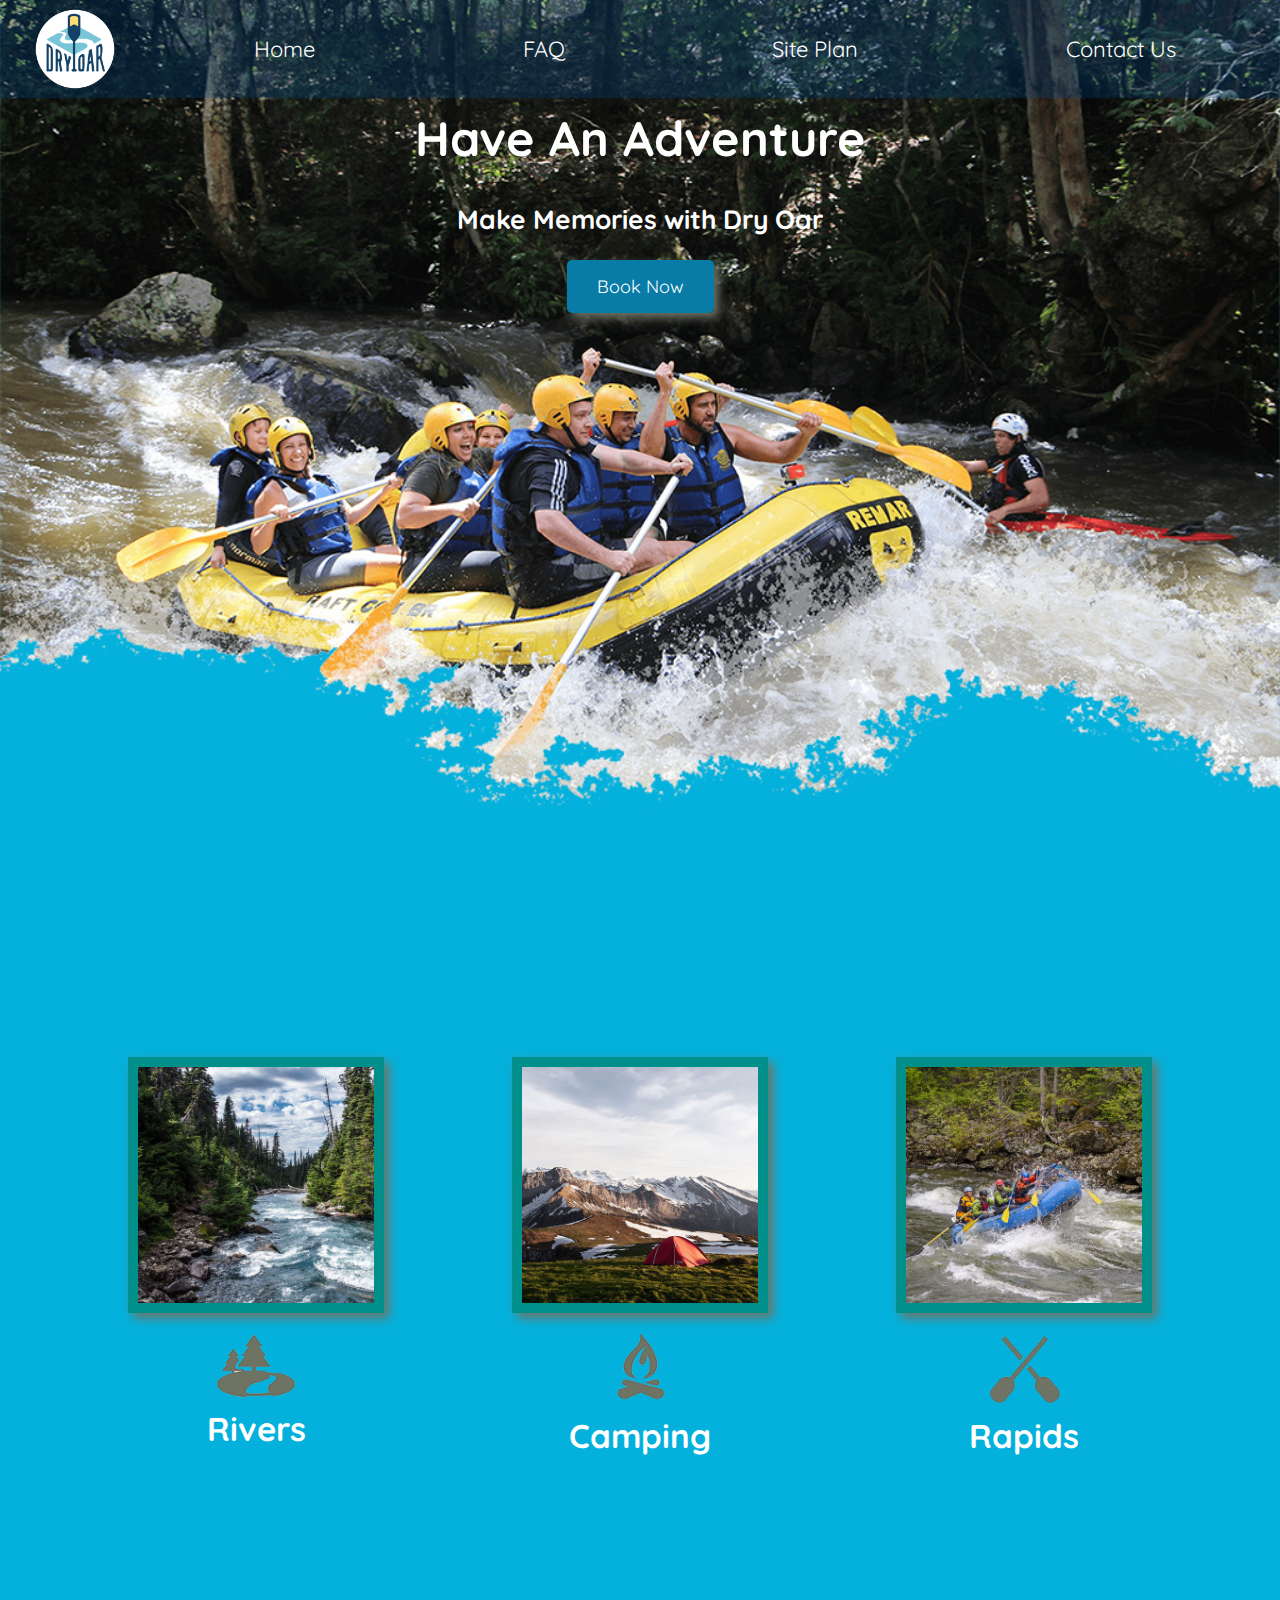
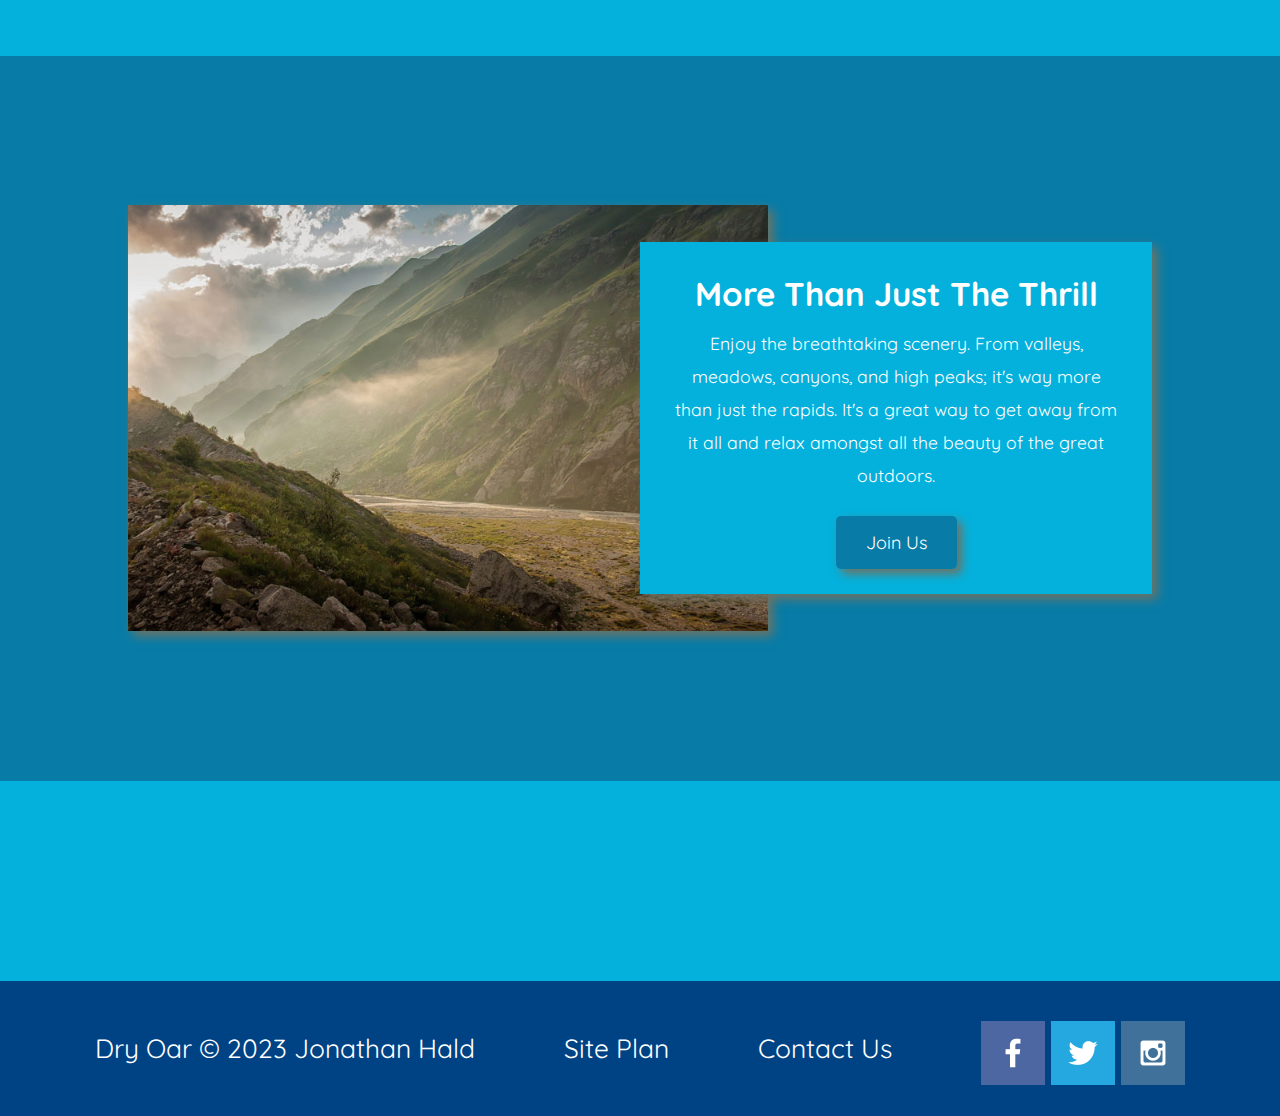
==== wdd130/wwr/index.html @ ace7b7f0 "Added Site Planning" ====
<!DOCTYPE html>
<html lang="en">

<head>
    <meta charset="UTF-8">
    <meta name="viewport" content="width=device-width, initial-scale=1.0">
    <link rel="stylesheet" href="styles/style.css">
    <title>Whitewater Rafting Vacations | Dry Oar Boating | Home</title>
</head>

<body>
    <div id="content">
        <header>
            <a id="logo_link" href="index.html">
                <img class="logo" src="images/logo.png" alt="Dry Oar Logo">
            </a>
            <nav>
                <a href="index.html">Home</a>
                <a href="#">FAQ</a>
                <a href="site-plan-rafting.html">Site Plan</a>
                <a href="contactus.html">Contact Us</a>
            </nav>
        </header>
        <div id="hero">
            <div id="hero-box">
                <img id="hero-img" src="images/hero.png" alt="People enjoying white water rafting">
            </div>
            <section id="hero-msg">
                <h1 class="home-title">Have An Adventure</h1>
                <h4>Make Memories with Dry Oar</h4>
                <div class="button-box">
                    <a class="book" href="contactus.html">Book Now</a>
                </div>
            </section>
        </div>
        <main class="home-grid">
            <!--Rivers section-->
            <section class="rivers-card">
                <img class="card-img" src="images/rivers.jpg" alt="river in forest">
                <img class="icon" src="images/river_icon.png" alt="river icon">
                <h2>Rivers</h2>
            </section>
            <!--Camping section-->
            <section class="camping-card">
                <img class="card-img" src="images/camping.jpg" alt="tent in mountains">
                <img class="icon" src="images/fire_icon.png" alt="oars icon">
                <h2>Camping</h2>
            </section>
            <!--Rapids section-->
            <section class="rapids-card">
                <img class="card-img" src="images/rapids.jpg" alt="rafting boat">
                <img class="icon" src="images/oars.png" alt="oars icon">
                <h2>Rapids</h2>
            </section>
            <div id="background"></div>
            <img class="mountains" src="images/mountains.jpg" alt="Misty Mountains">
            <section class="msg">
                <h2>More Than Just The Thrill</h2>
                <p>
                    Enjoy the breathtaking scenery. From valleys, meadows, canyons, and
                    high peaks; it's way more than just the rapids. It's a great way to
                    get away from it all and relax amongst all the beauty of the great
                    outdoors.
                </p>
                <div class="button-box">
                <a class="join" href="rivers.html">Join Us</a>
                </div>
            </section>
        </main>
        <footer>
            <p>Dry Oar &copy; 2023 Jonathan Hald</p>
            <p><a href="site-plan-rafting.html">Site Plan</a></p>
            <p><a href="contactus.html">Contact Us</a></p>
            <div class="social">
                <a href="https://facebook.com" target="_blank">
                    <img src="images/facebook.png" alt="fb icon">
                </a>
                <!--This might need to be changed since it was rebranded to "X" by Elon Musk recently-->
                <a href="https://twitter.com" target="_blank">
                    <img src="images/twitter.png" alt="twitter icon">
                </a>
                <a href="https://instagram.com" target="_blank">
                    <img src="images/instagram.png" alt="instagram icon">
                </a>
            </div>
        </footer>
    </div>

</body>

</html>
---- wdd130/wwr/styles/style.css ----
@import url('https://fonts.googleapis.com/css2?family=Quicksand:wght@600&display=swap');

:root {
  /* values below for colors from your palette */
  --primary-color: #04B1DC;
  --secondary-color:#004385;
  --secondary-color-faded: #0043854d;
  --accent1-color: #087CA7;
  --accent2-color: #008F8A;

  /* values below for font(s) */
  --heading-font: 'Quicksand', Verdana, sans-serif;
  --paragraph-font: 'Quicksand', Verdana, sans-serif;
  
  /* values for colors for fonts */
  --headline-color-on-white: black;  /* headlines on a white background */ 
  --headline-color-on-color: white; /* headlines on a colored background */ 
  --paragraph-color-on-white: black; /* paragraph text on a white background */ 
  --paragraph-color-on-color: white; /* paragraph text on a colored background */ 
  --paragraph-background-color: var(--accent1-color);
  --nav-link-color: white;
  --nav-background-color: var(--secondary-color-faded);
  --nav-hover-link-color: white;
  --nav-hover-background-color: var(--accent2-color);
}

.icon {
    width: 80px;
    padding-top: 10px;
}

.logo {
    width: 80px;
}

#logo_link {
    padding-top: 5px;
    justify-self: center;
    align-self: center;
    transition: transform .5s;
}

#logo_link:hover {
    transform: scale(1.1);
}

#content {
    max-width: 1600px;
    margin: 0 auto;
}


nav {
    display: flex;
    justify-content: space-around;
}

nav a {
    color: var(--nav-link-color);
    text-align: center;
    text-decoration: none;
    padding: 35px;
    transition: transform .5s;
}

nav a:hover {
    color: var(--nav-hover-link-color);
    background-color: var(--nav-hover-background-color);
    transform: scale(1.1);
}

.home-title {
    color: var(--headline-color-on-color);
    font-family: var(--heading-font);
    font-size: 2.2em;
    font-weight:bolder;
    margin-top: 10px;
}

.home-grid {
    display: grid;
    grid-template-columns: 1fr 1fr 1fr 1fr 1fr 1fr 1fr 1fr 1fr 1fr;
}

#hero {
    display: grid;
    grid-template-columns: 1fr 3fr 1fr;
    margin-top: -100px;
}

#hero-box {
    grid-column: 1/4;
    grid-row: 1/3;
    z-index: -1;
}

#hero-msg {
    grid-column: 2/3;
    grid-row: 1/2;
    margin-top: 100px;
}

#hero-msg h1, #hero-msg h4 {
    text-align: center;
}

.button-box {
    text-align: center;
    transition: transform .5s;
}

.button-box:hover {
    transform: scale(1.1);
}

main section {
    text-align: center;
}

main section img {
    box-sizing: border-box;
}

#background {
    height: 725px;
    background-color: var(--paragraph-background-color);
    grid-column: 1/11;
    grid-row: 4/9;
}


h1, h2, h3, h4, h5, h6 {
    font-family: var(--heading-font);
    color: var(--headline-color-on-color);
}

section h4 {
    font-size: 1.2em;
}

h2 {
    margin: 0;
}

body {
    background-color: var(--primary-color);
    font-family: var(--paragraph-font);
    font-size: 22px;
    margin: 0;
    padding: 0;
}

header {
    background-color: var(--nav-background-color);
    display: grid;
    grid-template-columns: 150px auto;
}

.book, .join {
    background-color: var(--accent1-color);
    color: var(--nav-link-color);
    text-decoration: none;
    font-size: 18px;
    padding: 15px 30px;
    margin-top: 50px;
    border-radius: 5px;
    box-shadow: 5px 5px 10px #6f7364;
}

.book:hover, .join:hover {
    background-color: var(--nav-hover-background-color);
    color: var(--nav-hover-link-color);
}

.msg {
    background-color: var(--primary-color);
    line-height: 1.5em;
    padding: 35px;
    grid-column: 6/10;
    grid-row: 6/7;
    box-shadow: 5px 5px 10px #6f7364;
}

.msg h2 {
    color: var(--headline-color-on-color);
    font-family: var(--heading-font);
}

.msg p {
    color: var(--paragraph-color-on-color);
    font-size: .8em;
    padding-bottom: 15px;
}

footer {
    background-color: var(--secondary-color);
    color: var(--headline-color-on-color);
    padding: 25px 50px;
    margin-top: 200px;
    display: flex;
    justify-content: space-around;
    align-items: center;
}

footer .social img {
    padding-top: 15px;
}

footer p {
    font-size: 1.2em;
}

footer p a:hover {
    text-decoration: underline;
}

footer a {
    color: var(--headline-color-on-color);
    text-decoration: none;
}

footer a:hover {
    color: var(--nav-link-color);
}

#hero-img {
    width: 100%;
}

.rivers-card, .camping-card, .rapids-card {
    margin: 200px 0;
}

.card-img {
    border: 10px solid var(--accent2-color);
    transition: transform .5s;
    box-shadow: 5px 5px 10px #6f7364;
}

.card-img:hover {
    opacity: .6;
    transform: scale(1.1);
}

.card-img, .mountains {
    width: 100%;
}

.mountains {
    grid-column: 2/7;
    grid-row: 5/8;
    box-shadow: 5px 5px 10px #6f7364;
}

.rivers-card {
    grid-column: 2/4;
    grid-row: 2/3;
}

.camping-card {
    grid-column: 5/7;
    grid-row: 2/3;
}

.rapids-card {
    grid-column: 8/10;
    grid-row: 2/3;
}

/* CSS if screen is less than 900px */
@media screen and (max-width: 900px) {
    #hero, .home-grid {
        display: block;
        height: auto;
    }
    nav, footer {
        flex-direction: column;
    }
    nav a {
        display: block;
        padding: 15px;
    }
    #hero {
        margin-top: 0;
    }
    #hero-msg {
        margin-top: 0;
    }
    #hero-msg h4 {
        display: none;
    }
    .home-title {
        font-size: 25px;
        color: #6f7364;
    }
    .rivers-card, .camping-card, .rapids-card { 
        margin: 50px auto;
        width: 60%;
    }
    #background {
        display: none;
    }
    .mountains, .msg {
        width: 80%;
        display: block;
        margin: 0 auto;
    }
    footer {
        margin-top: 25px;
    }
}
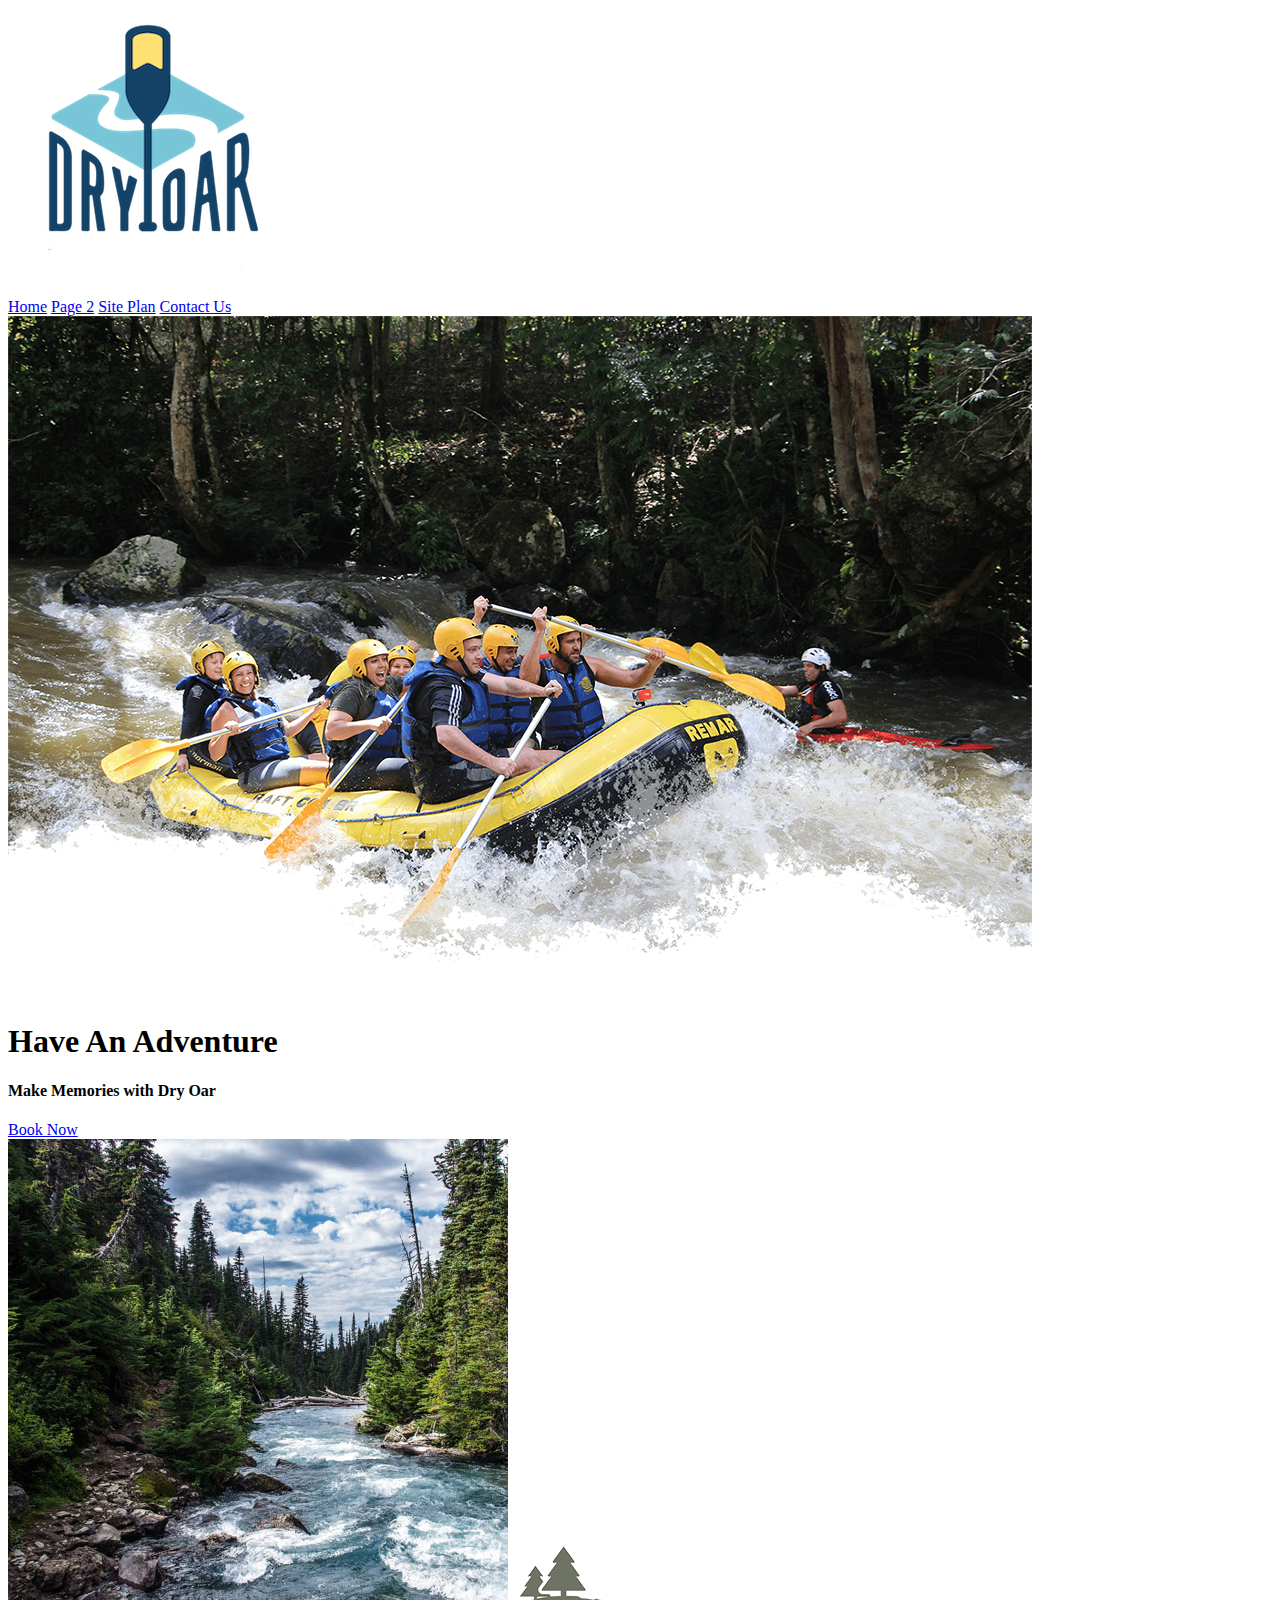
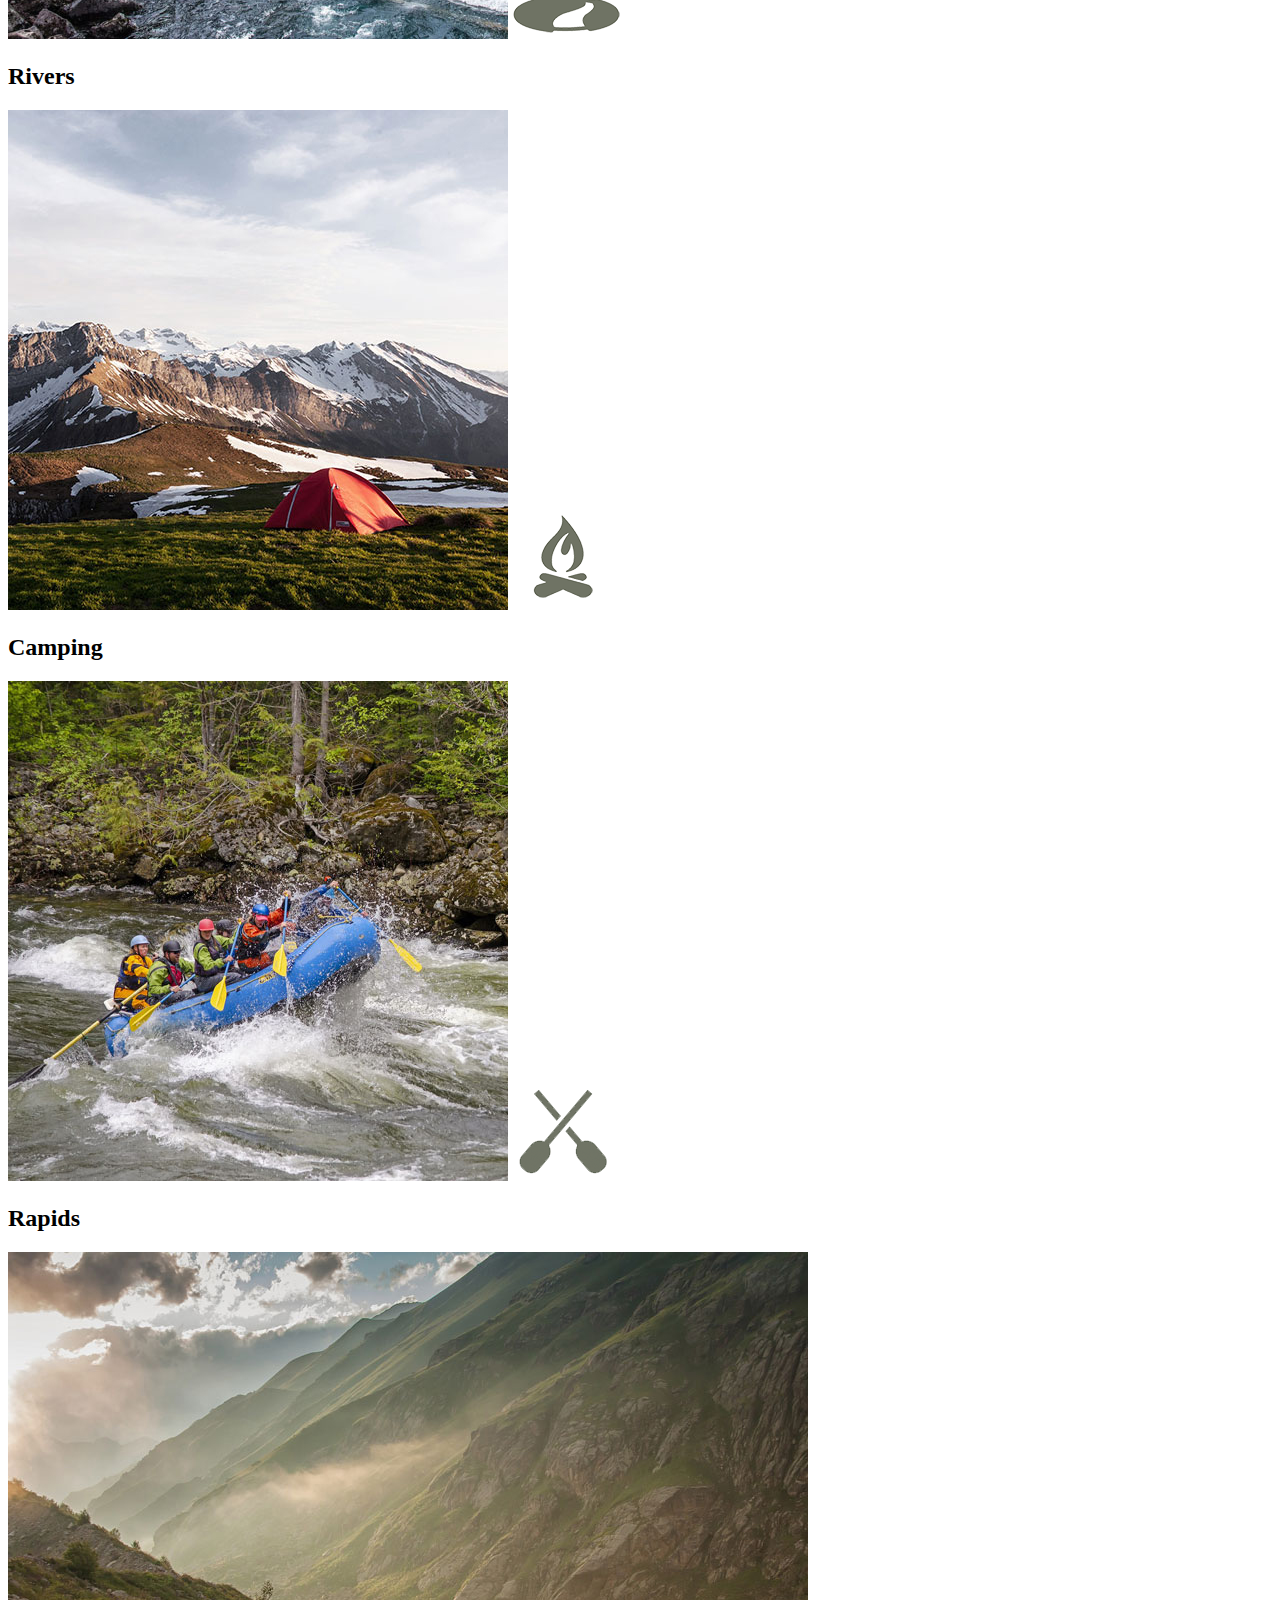
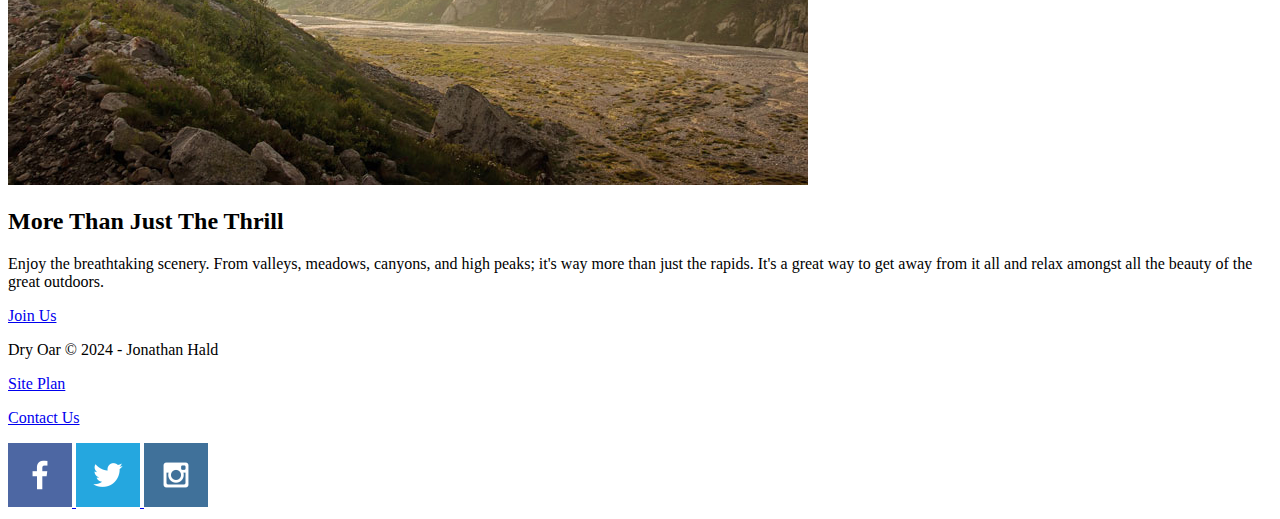
==== commit 59390da8: "Added HTML for the Home Page" ====
--- a/wdd130/wwr/index.html
+++ b/wdd130/wwr/index.html
@@ -3,89 +3,77 @@
 
 <head>
     <meta charset="UTF-8">
+    <meta http-equiv="X-UA-Compatible" content="IE=edge">
     <meta name="viewport" content="width=device-width, initial-scale=1.0">
-    <link rel="stylesheet" href="styles/style.css">
     <title>Whitewater Rafting Vacations | Dry Oar Boating | Home</title>
 </head>
 
 <body>
-    <div id="content">
-        <header>
-            <a id="logo_link" href="index.html">
-                <img class="logo" src="images/logo.png" alt="Dry Oar Logo">
-            </a>
-            <nav>
-                <a href="index.html">Home</a>
-                <a href="#">FAQ</a>
-                <a href="site-plan-rafting.html">Site Plan</a>
-                <a href="contactus.html">Contact Us</a>
-            </nav>
-        </header>
-        <div id="hero">
-            <div id="hero-box">
-                <img id="hero-img" src="images/hero.png" alt="People enjoying white water rafting">
+    <header>
+        <a id="logo_link" href="index.html">
+            <img class="logo" src="images/logo.png" alt="Dry Oar Logo">
+        </a>
+        <nav>
+            <a href="index.html">Home</a>
+            <a href="#">Page 2</a>
+            <a href="site-plan-rafting.html">Site Plan</a>
+            <a href="contactus.html">Contact Us</a>
+        </nav>
+    </header>
+    <div id="hero">
+        <div id="hero-box">
+            <img id="hero-img" src="images/hero.png" alt="People enjoying white water rafting">
+        </div>
+        <section id="hero-msg">
+            <h1 class="home-title">Have An Adventure</h1>
+            <h4>Make Memories with Dry Oar </h4>
+            <div class='button-box'>
+                <a class='book' href="contactus.html">Book Now</a>
             </div>
-            <section id="hero-msg">
-                <h1 class="home-title">Have An Adventure</h1>
-                <h4>Make Memories with Dry Oar</h4>
-                <div class="button-box">
-                    <a class="book" href="contactus.html">Book Now</a>
-                </div>
-            </section>
-        </div>
-        <main class="home-grid">
-            <!--Rivers section-->
-            <section class="rivers-card">
-                <img class="card-img" src="images/rivers.jpg" alt="river in forest">
-                <img class="icon" src="images/river_icon.png" alt="river icon">
-                <h2>Rivers</h2>
-            </section>
-            <!--Camping section-->
-            <section class="camping-card">
-                <img class="card-img" src="images/camping.jpg" alt="tent in mountains">
-                <img class="icon" src="images/fire_icon.png" alt="oars icon">
-                <h2>Camping</h2>
-            </section>
-            <!--Rapids section-->
-            <section class="rapids-card">
-                <img class="card-img" src="images/rapids.jpg" alt="rafting boat">
-                <img class="icon" src="images/oars.png" alt="oars icon">
-                <h2>Rapids</h2>
-            </section>
-            <div id="background"></div>
-            <img class="mountains" src="images/mountains.jpg" alt="Misty Mountains">
-            <section class="msg">
-                <h2>More Than Just The Thrill</h2>
-                <p>
-                    Enjoy the breathtaking scenery. From valleys, meadows, canyons, and
-                    high peaks; it's way more than just the rapids. It's a great way to
-                    get away from it all and relax amongst all the beauty of the great
-                    outdoors.
-                </p>
-                <div class="button-box">
-                <a class="join" href="rivers.html">Join Us</a>
-                </div>
-            </section>
-        </main>
-        <footer>
-            <p>Dry Oar &copy; 2023 Jonathan Hald</p>
-            <p><a href="site-plan-rafting.html">Site Plan</a></p>
-            <p><a href="contactus.html">Contact Us</a></p>
-            <div class="social">
-                <a href="https://facebook.com" target="_blank">
-                    <img src="images/facebook.png" alt="fb icon">
-                </a>
-                <!--This might need to be changed since it was rebranded to "X" by Elon Musk recently-->
-                <a href="https://twitter.com" target="_blank">
-                    <img src="images/twitter.png" alt="twitter icon">
-                </a>
-                <a href="https://instagram.com" target="_blank">
-                    <img src="images/instagram.png" alt="instagram icon">
-                </a>
-            </div>
-        </footer>
+        </section>
     </div>
+    <main class="home-grid">
+        <section class="rivers-card">
+            <img class="card-img" src="images/rivers.jpg" alt="river in forest">
+            <img class="icon" src="images/river_icon.png" alt="river icon">
+            <h2>Rivers</h2>
+        </section>
+        <section class="camping-card">
+            <img class="card-img" src="images/camping.jpg" alt="tent in mountains">
+            <img class="icon" src="images/fire_icon.png" alt="fire icon">
+            <h2>Camping</h2>
+        </section>
+        <section class="rapids-card">
+            <img class="card-img" src="images/rapids.jpg" alt="rafting boat">
+            <img class="icon" src="images/oars.png" alt="oars icon">
+            <h2>Rapids</h2>
+        </section>
+        <img class="mountains" src="images/mountains.jpg" alt="Misty mountains">
+        <section class="msg">
+            <h2>More Than Just The Thrill</h2>
+            <p>Enjoy the breathtaking scenery. From valleys, meadows, canyons, and high peaks; it's way more than just
+                the rapids. It's a great way to get away from it all and relax amongst all the beauty of the great
+                outdoors. </p>
+            <a class='join' href="rivers.html">Join Us</a>
+        </section>
+    </main>
+</body>
+<footer>
+    <p>Dry Oar &copy; 2024 - Jonathan Hald</p>
+    <p><a href="site-plan-rafting.html">Site Plan</a></p>
+    <p><a href="contactus.html">Contact Us</a></p>
+    <div class="social">
+        <a href="https://facebook.com">
+            <img src="images/facebook.png" alt="fb icon">
+        </a>
+        <a href="https://twitter.com">
+            <img src="images/twitter.png" alt="twitter icon">
+        </a>
+        <a href="https://instagram.com">
+            <img src="images/instagram.png" alt="instagram icon">
+        </a>
+    </div>
+</footer>
 
-</body>
 
 </html>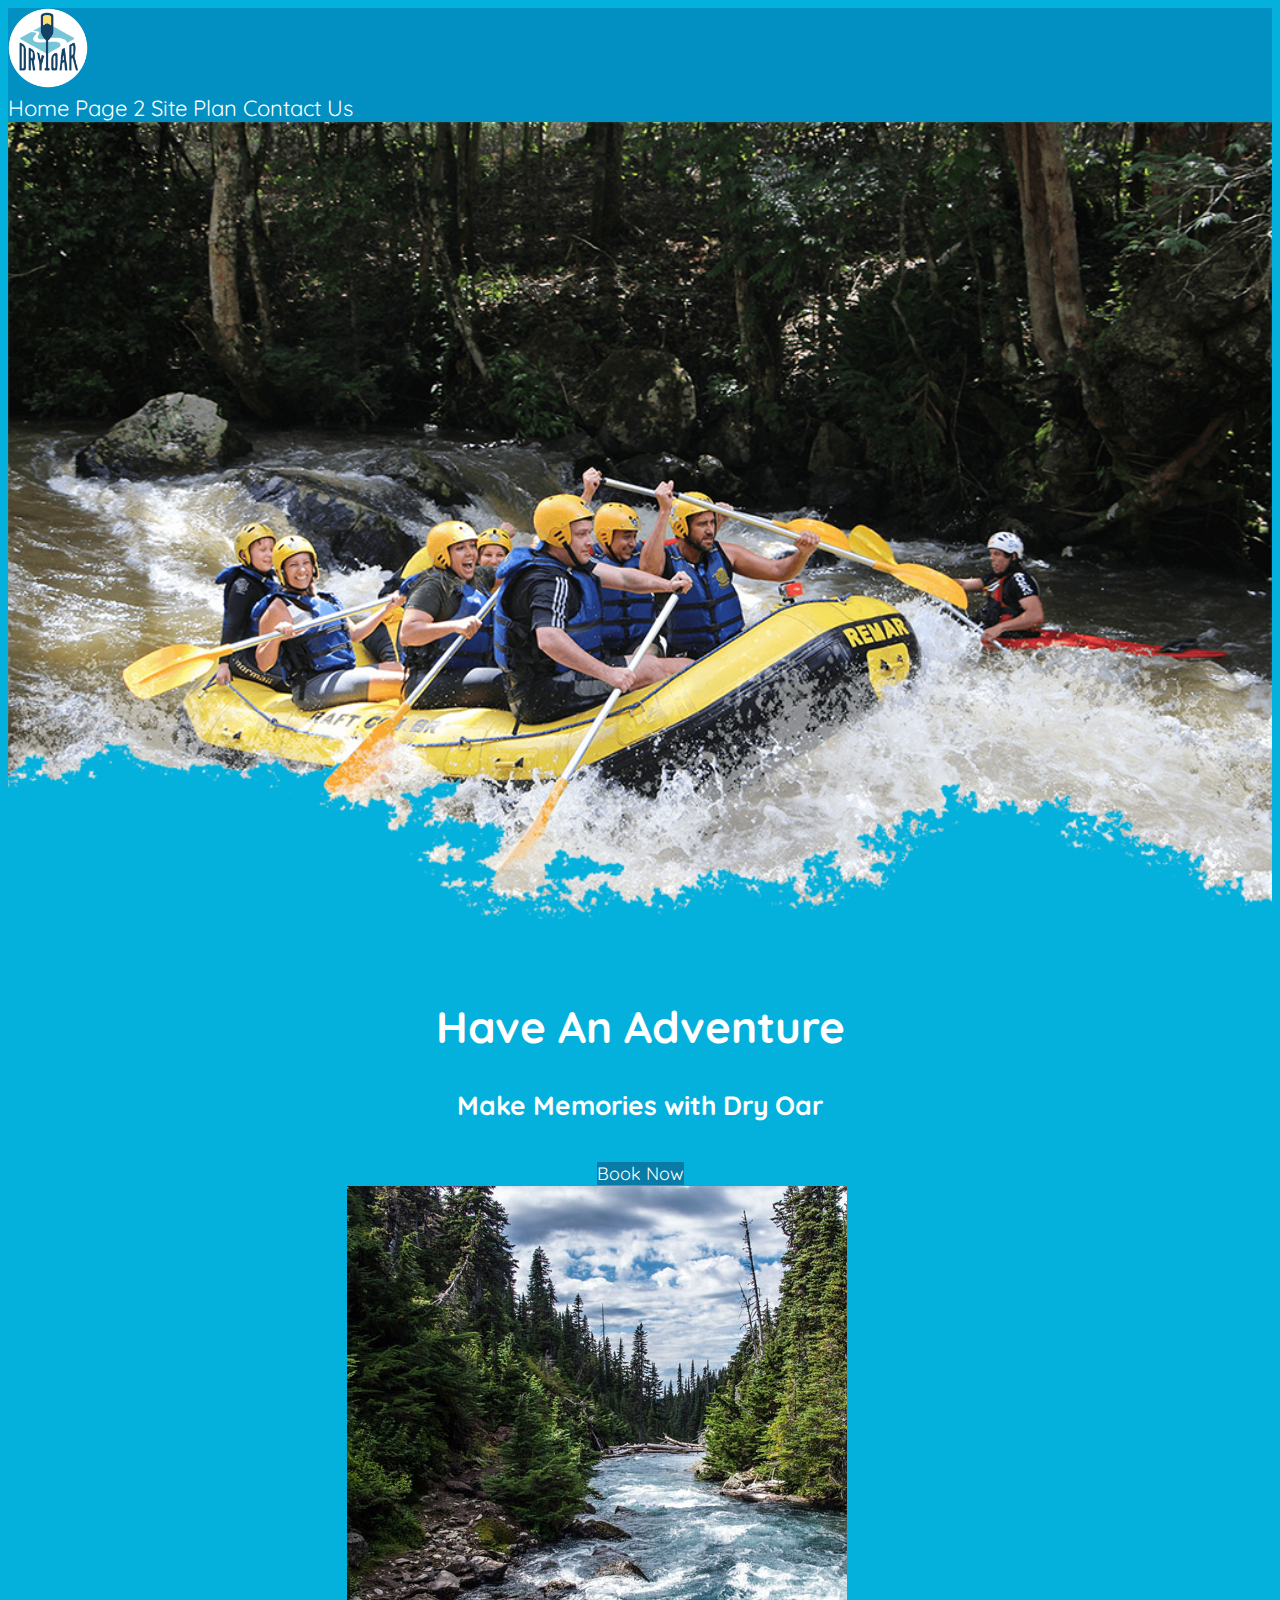
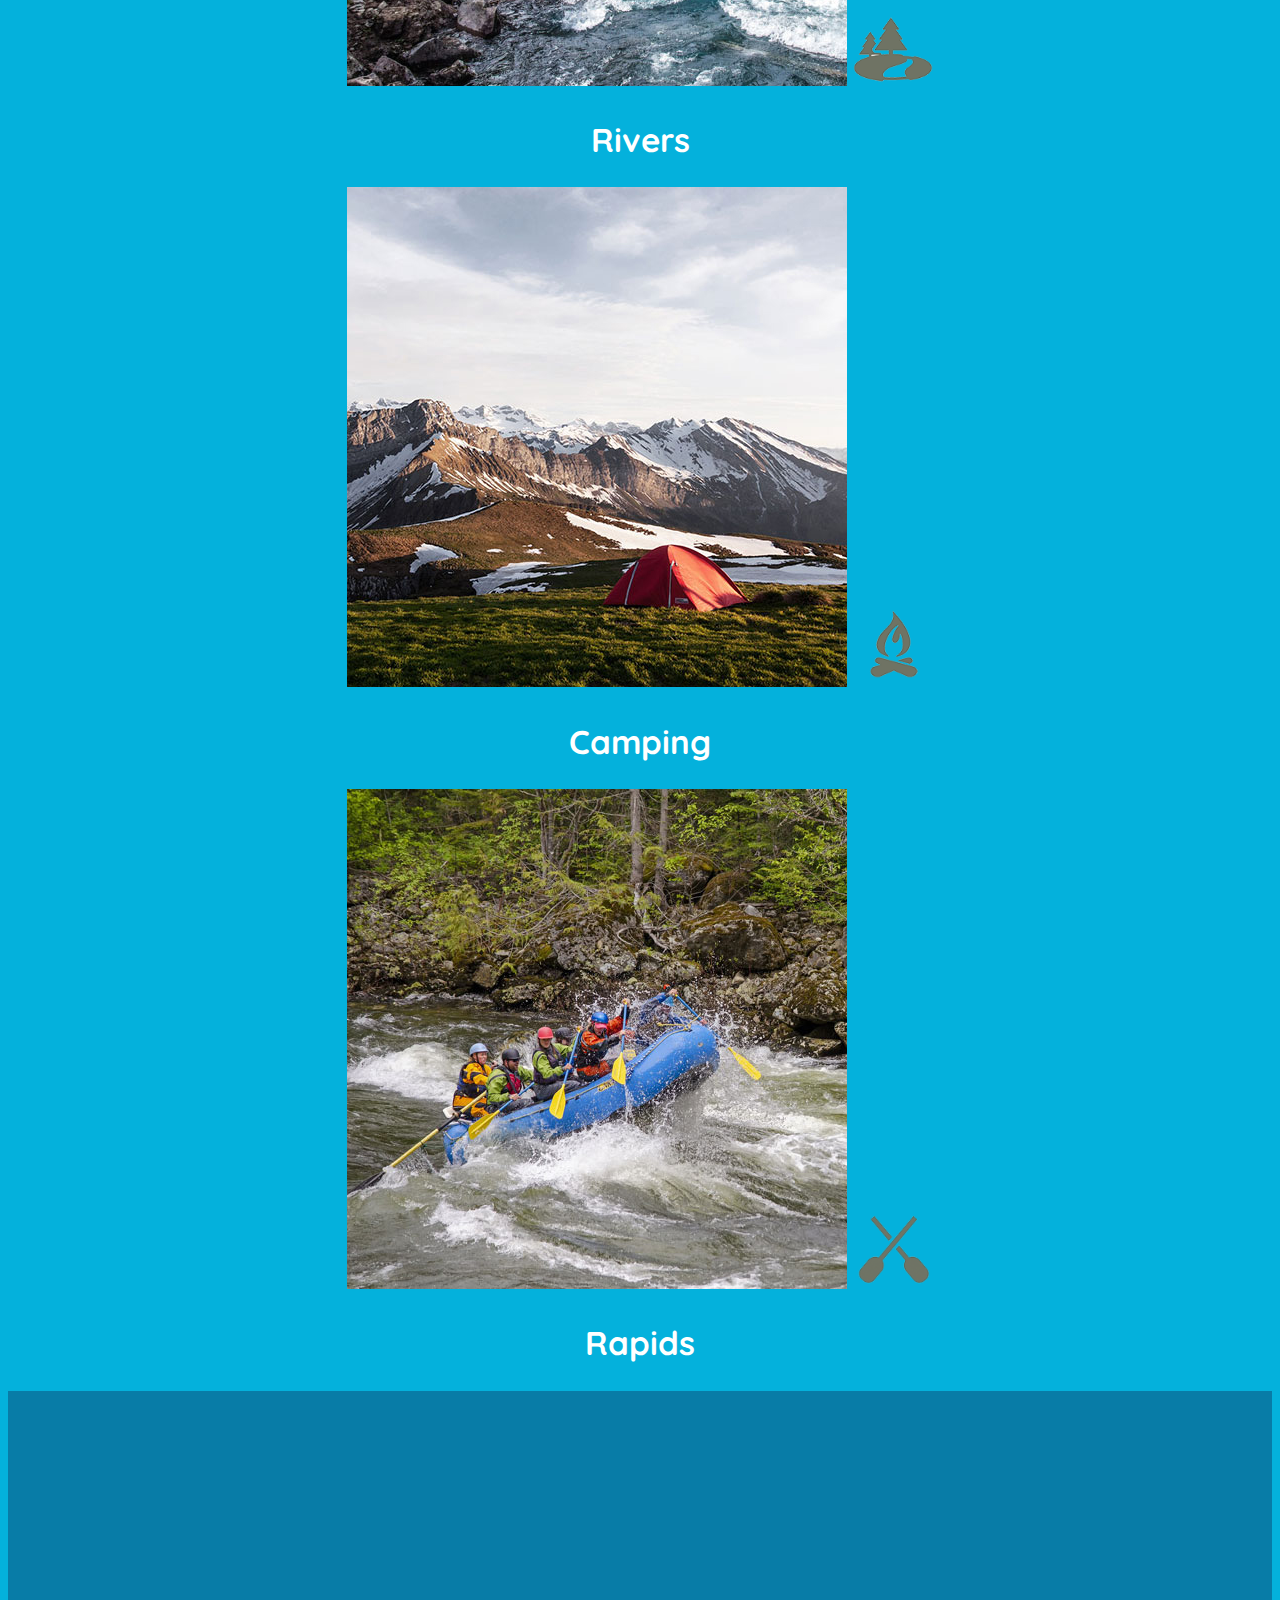
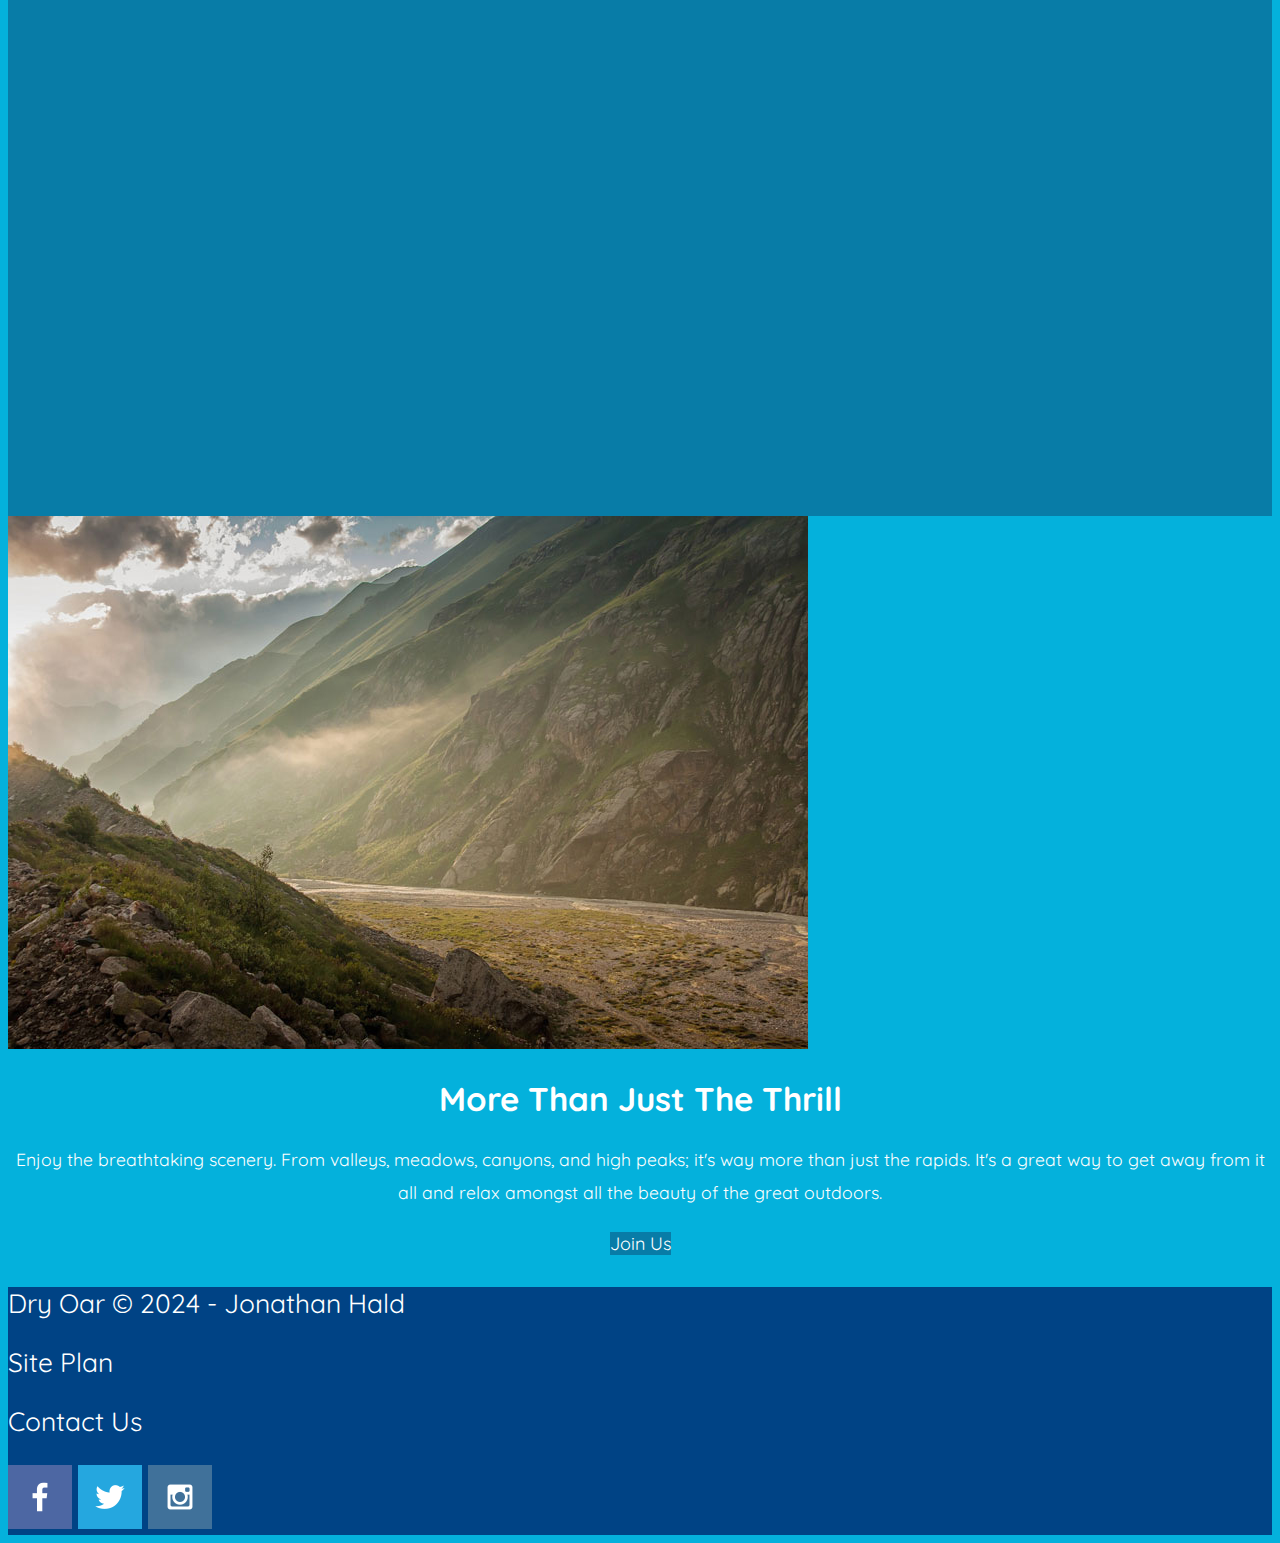
==== commit 99fd7565: "Added more HTML and CSS" ====
--- a/wdd130/wwr/index.html
+++ b/wdd130/wwr/index.html
@@ -5,75 +5,80 @@
     <meta charset="UTF-8">
     <meta http-equiv="X-UA-Compatible" content="IE=edge">
     <meta name="viewport" content="width=device-width, initial-scale=1.0">
+    <link rel="stylesheet" href="styles/style.css">
     <title>Whitewater Rafting Vacations | Dry Oar Boating | Home</title>
 </head>
 
 <body>
-    <header>
-        <a id="logo_link" href="index.html">
-            <img class="logo" src="images/logo.png" alt="Dry Oar Logo">
-        </a>
-        <nav>
-            <a href="index.html">Home</a>
-            <a href="#">Page 2</a>
-            <a href="site-plan-rafting.html">Site Plan</a>
-            <a href="contactus.html">Contact Us</a>
-        </nav>
-    </header>
-    <div id="hero">
-        <div id="hero-box">
-            <img id="hero-img" src="images/hero.png" alt="People enjoying white water rafting">
+    <div id="content">
+        <header>
+            <a id="logo_link" href="index.html">
+                <img class="logo" src="images/logo.png" alt="Dry Oar Logo">
+            </a>
+            <nav>
+                <a href="index.html">Home</a>
+                <a href="#">Page 2</a>
+                <a href="site-plan-rafting.html">Site Plan</a>
+                <a href="contactus.html">Contact Us</a>
+            </nav>
+        </header>
+        <div id="hero">
+            <div id="hero-box">
+                <img id="hero-img" src="images/hero.png" alt="People enjoying white water rafting">
+            </div>
+            <section id="hero-msg">
+                <h1 class="home-title">Have An Adventure</h1>
+                <h4>Make Memories with Dry Oar </h4>
+                <div class='button-box'>
+                    <a class='book' href="contactus.html">Book Now</a>
+                </div>
+            </section>
         </div>
-        <section id="hero-msg">
-            <h1 class="home-title">Have An Adventure</h1>
-            <h4>Make Memories with Dry Oar </h4>
-            <div class='button-box'>
-                <a class='book' href="contactus.html">Book Now</a>
+        <main class="home-grid">
+            <section class="rivers-card">
+                <img class="card-img" src="images/rivers.jpg" alt="river in forest">
+                <img class="icon" src="images/river_icon.png" alt="river icon">
+                <h2>Rivers</h2>
+            </section>
+            <section class="camping-card">
+                <img class="card-img" src="images/camping.jpg" alt="tent in mountains">
+                <img class="icon" src="images/fire_icon.png" alt="fire icon">
+                <h2>Camping</h2>
+            </section>
+            <section class="rapids-card">
+                <img class="card-img" src="images/rapids.jpg" alt="rafting boat">
+                <img class="icon" src="images/oars.png" alt="oars icon">
+                <h2>Rapids</h2>
+            </section>
+            <div id="background"></div>
+            <img class="mountains" src="images/mountains.jpg" alt="Misty mountains">
+            <section class="msg">
+                <h2>More Than Just The Thrill</h2>
+                <p>Enjoy the breathtaking scenery. From valleys, meadows, canyons, and high peaks; it's way more than
+                    just
+                    the rapids. It's a great way to get away from it all and relax amongst all the beauty of the great
+                    outdoors. </p>
+                <a class='join' href="rivers.html">Join Us</a>
+            </section>
+        </main>
+
+        <footer>
+            <p>Dry Oar &copy; 2024 - Jonathan Hald</p>
+            <p><a href="site-plan-rafting.html">Site Plan</a></p>
+            <p><a href="contactus.html">Contact Us</a></p>
+            <div class="social">
+                <a href="https://facebook.com" target="_blank">
+                    <img src="images/facebook.png" alt="fb icon">
+                </a>
+                <a href="https://twitter.com" target="_blank">
+                    <img src="images/twitter.png" alt="twitter icon">
+                </a>
+                <a href="https://instagram.com" target="_blank">
+                    <img src="images/instagram.png" alt="instagram icon">
+                </a>
             </div>
-        </section>
+        </footer>
     </div>
-    <main class="home-grid">
-        <section class="rivers-card">
-            <img class="card-img" src="images/rivers.jpg" alt="river in forest">
-            <img class="icon" src="images/river_icon.png" alt="river icon">
-            <h2>Rivers</h2>
-        </section>
-        <section class="camping-card">
-            <img class="card-img" src="images/camping.jpg" alt="tent in mountains">
-            <img class="icon" src="images/fire_icon.png" alt="fire icon">
-            <h2>Camping</h2>
-        </section>
-        <section class="rapids-card">
-            <img class="card-img" src="images/rapids.jpg" alt="rafting boat">
-            <img class="icon" src="images/oars.png" alt="oars icon">
-            <h2>Rapids</h2>
-        </section>
-        <img class="mountains" src="images/mountains.jpg" alt="Misty mountains">
-        <section class="msg">
-            <h2>More Than Just The Thrill</h2>
-            <p>Enjoy the breathtaking scenery. From valleys, meadows, canyons, and high peaks; it's way more than just
-                the rapids. It's a great way to get away from it all and relax amongst all the beauty of the great
-                outdoors. </p>
-            <a class='join' href="rivers.html">Join Us</a>
-        </section>
-    </main>
 </body>
-<footer>
-    <p>Dry Oar &copy; 2024 - Jonathan Hald</p>
-    <p><a href="site-plan-rafting.html">Site Plan</a></p>
-    <p><a href="contactus.html">Contact Us</a></p>
-    <div class="social">
-        <a href="https://facebook.com">
-            <img src="images/facebook.png" alt="fb icon">
-        </a>
-        <a href="https://twitter.com">
-            <img src="images/twitter.png" alt="twitter icon">
-        </a>
-        <a href="https://instagram.com">
-            <img src="images/instagram.png" alt="instagram icon">
-        </a>
-    </div>
-</footer>
-
 
 </html>--- a/wdd130/wwr/styles/style.css
+++ b/wdd130/wwr/styles/style.css
@@ -0,0 +1,152 @@
+@import url("https://fonts.googleapis.com/css2?family=Quicksand:wght@600&display=swap");
+
+:root {
+  /* values below for colors from your palette */
+  --primary-color: #04b1dc;
+  --secondary-color: #004385;
+  --secondary-color-faded: #0043854d;
+  --accent1-color: #087ca7;
+  --accent2-color: #008f8a;
+
+  /* values below for font(s) */
+  --heading-font: "Quicksand", Verdana, sans-serif;
+  --paragraph-font: "Quicksand", Verdana, sans-serif;
+
+  /* values for colors for fonts */
+  --headline-color-on-white: black; /* headlines on a white background */
+  --headline-color-on-color: white; /* headlines on a colored background */
+  --paragraph-color-on-white: black; /* paragraph text on a white background */
+  --paragraph-color-on-color: white; /* paragraph text on a colored background */
+  --paragraph-background-color: var(--accent1-color);
+  --nav-link-color: white;
+  --nav-background-color: var(--secondary-color-faded);
+  --nav-hover-link-color: white;
+  --nav-hover-background-color: var(--accent2-color);
+}
+
+.icon {
+  width: 80px;
+}
+
+.logo {
+  width: 80px;
+}
+
+#content {
+  max-width: 1600px;
+  margin: 0 auto;
+}
+
+nav a {
+  color: var(--nav-link-color);
+  text-align: center;
+  text-decoration: none;
+}
+
+nav a:hover {
+  color: var(--nav-hover-link-color);
+  background-color: var(--nav-hover-background-color);
+}
+
+.home-title {
+  color: var(--headline-color-on-color);
+  font-family: var(--heading-font);
+}
+
+#hero-msg h1,
+#hero-msg h4 {
+  text-align: center;
+}
+
+.button-box {
+  text-align: center;
+}
+
+main section {
+  text-align: center;
+}
+
+#background {
+  height: 725px;
+  background-color: var(--paragraph-background-color);
+}
+
+h1,
+h2,
+h3,
+h4,
+h5,
+h6 {
+  font-family: var(--heading-font);
+  color: var(--headline-color-on-color);
+}
+
+section h4 {
+  font-size: 1.2em;
+}
+
+body {
+  background-color: var(--primary-color);
+  font-family: var(--paragraph-font);
+  font-size: 22px;
+}
+
+header {
+  background-color: var(--nav-background-color);
+}
+
+.book,
+.join {
+  background-color: var(--accent1-color);
+  color: var(--nav-link-color);
+  text-decoration: none;
+  font-size: 18px;
+}
+
+.book:hover,
+.join:hover {
+  background-color: var(--nav-hover-background-color);
+  color: var(--nav-hover-link-color);
+}
+
+.msg {
+  background-color: var(--primary-color);
+  line-height: 1.5em;
+}
+
+.msg h2 {
+  color: var(--headline-color-on-color);
+  font-family: var(--heading-font);
+}
+
+.msg p {
+  color: var(--paragraph-color-on-color);
+  font-size: 0.8em;
+}
+
+footer {
+  background-color: var(--secondary-color);
+  color: var(--headline-color-on-color);
+  align-items: center;
+}
+
+footer p {
+  font-size: 1.2em;
+}
+
+footer p a:hover {
+  text-decoration: underline;
+}
+
+footer a {
+  color: var(--headline-color-on-color);
+  text-decoration: none;
+}
+
+footer a:hover {
+  color: var(--nav-link-color);
+}
+
+#hero-img {
+  width: 100%;
+}
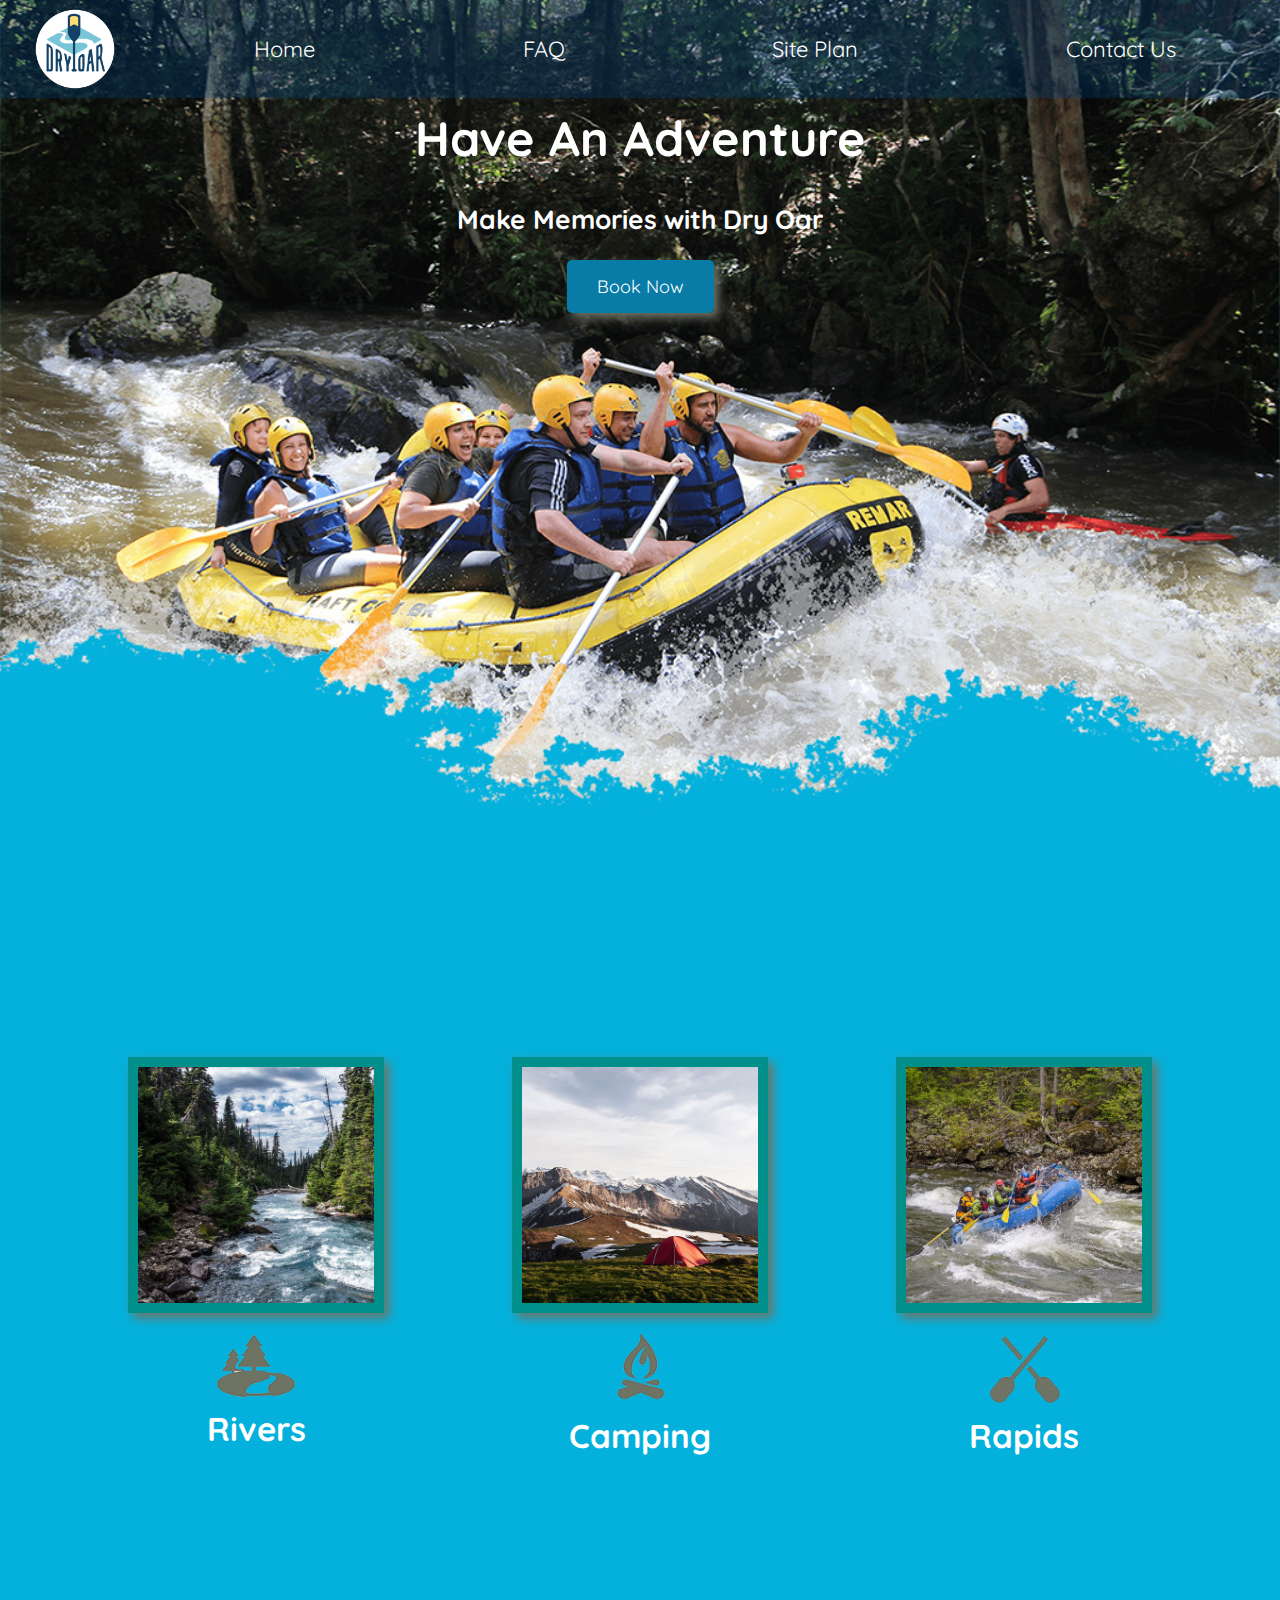
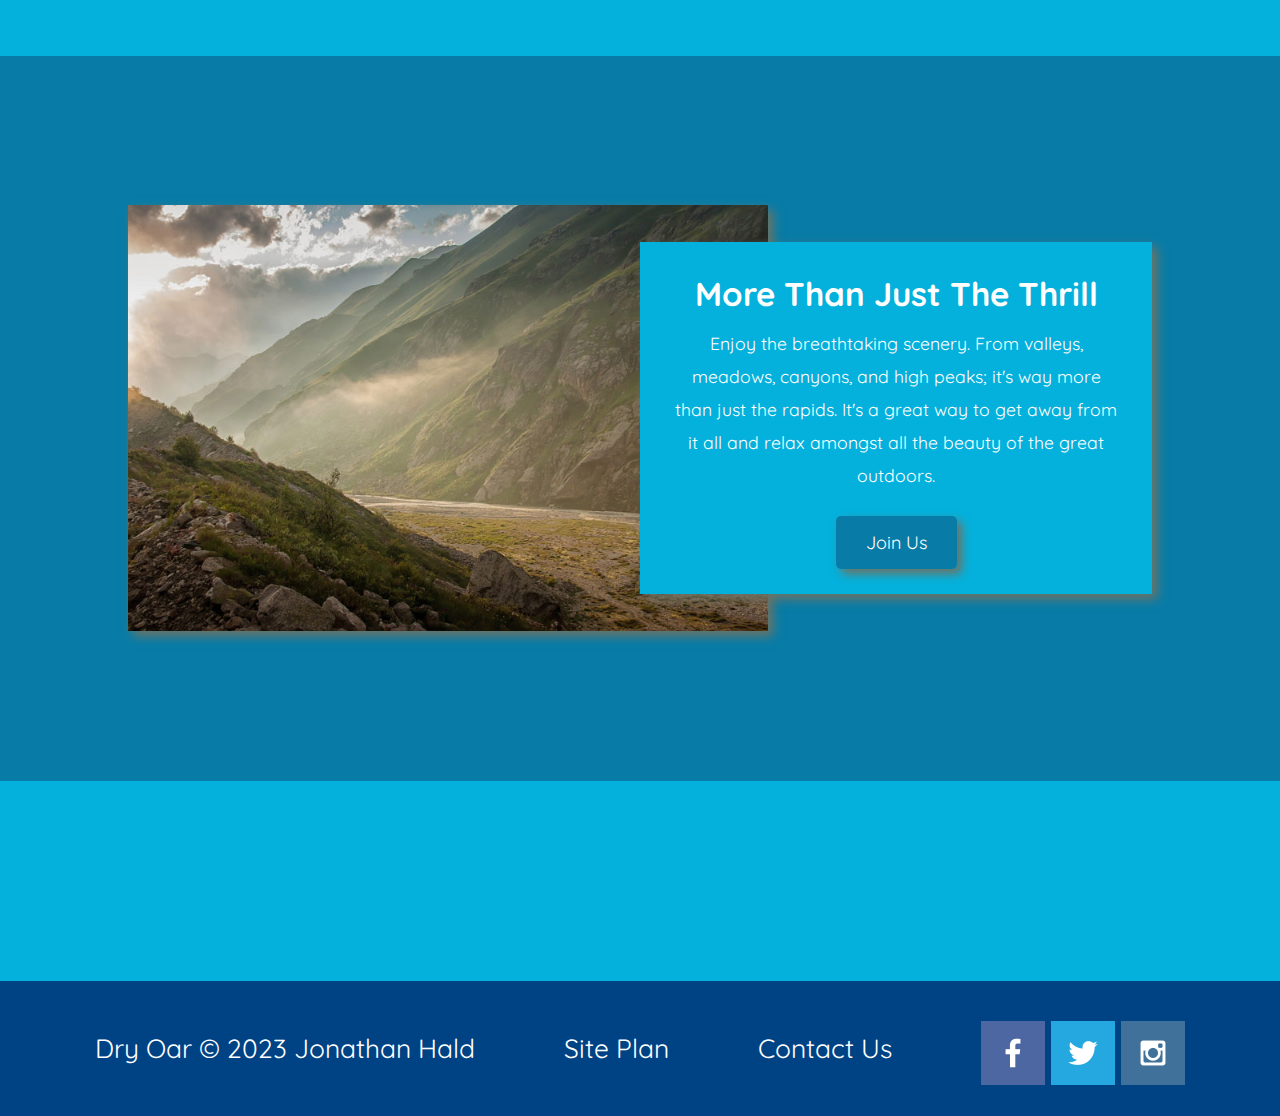
==== commit 5327002a: "Added Home Page finishing touches" ====
--- a/wdd130/wwr/index.html
+++ b/wdd130/wwr/index.html
@@ -3,7 +3,6 @@
 
 <head>
     <meta charset="UTF-8">
-    <meta http-equiv="X-UA-Compatible" content="IE=edge">
     <meta name="viewport" content="width=device-width, initial-scale=1.0">
     <link rel="stylesheet" href="styles/style.css">
     <title>Whitewater Rafting Vacations | Dry Oar Boating | Home</title>
@@ -17,7 +16,7 @@
             </a>
             <nav>
                 <a href="index.html">Home</a>
-                <a href="#">Page 2</a>
+                <a href="#">FAQ</a>
                 <a href="site-plan-rafting.html">Site Plan</a>
                 <a href="contactus.html">Contact Us</a>
             </nav>
@@ -28,42 +27,48 @@
             </div>
             <section id="hero-msg">
                 <h1 class="home-title">Have An Adventure</h1>
-                <h4>Make Memories with Dry Oar </h4>
-                <div class='button-box'>
-                    <a class='book' href="contactus.html">Book Now</a>
+                <h4>Make Memories with Dry Oar</h4>
+                <div class="button-box">
+                    <a class="book" href="contactus.html">Book Now</a>
                 </div>
             </section>
         </div>
         <main class="home-grid">
+            <!--Rivers section-->
             <section class="rivers-card">
                 <img class="card-img" src="images/rivers.jpg" alt="river in forest">
                 <img class="icon" src="images/river_icon.png" alt="river icon">
                 <h2>Rivers</h2>
             </section>
+            <!--Camping section-->
             <section class="camping-card">
                 <img class="card-img" src="images/camping.jpg" alt="tent in mountains">
-                <img class="icon" src="images/fire_icon.png" alt="fire icon">
+                <img class="icon" src="images/fire_icon.png" alt="oars icon">
                 <h2>Camping</h2>
             </section>
+            <!--Rapids section-->
             <section class="rapids-card">
                 <img class="card-img" src="images/rapids.jpg" alt="rafting boat">
                 <img class="icon" src="images/oars.png" alt="oars icon">
                 <h2>Rapids</h2>
             </section>
             <div id="background"></div>
-            <img class="mountains" src="images/mountains.jpg" alt="Misty mountains">
+            <img class="mountains" src="images/mountains.jpg" alt="Misty Mountains">
             <section class="msg">
                 <h2>More Than Just The Thrill</h2>
-                <p>Enjoy the breathtaking scenery. From valleys, meadows, canyons, and high peaks; it's way more than
-                    just
-                    the rapids. It's a great way to get away from it all and relax amongst all the beauty of the great
-                    outdoors. </p>
-                <a class='join' href="rivers.html">Join Us</a>
+                <p>
+                    Enjoy the breathtaking scenery. From valleys, meadows, canyons, and
+                    high peaks; it's way more than just the rapids. It's a great way to
+                    get away from it all and relax amongst all the beauty of the great
+                    outdoors.
+                </p>
+                <div class="button-box">
+                <a class="join" href="rivers.html">Join Us</a>
+                </div>
             </section>
         </main>
-
         <footer>
-            <p>Dry Oar &copy; 2024 - Jonathan Hald</p>
+            <p>Dry Oar &copy; 2023 Jonathan Hald</p>
             <p><a href="site-plan-rafting.html">Site Plan</a></p>
             <p><a href="contactus.html">Contact Us</a></p>
             <div class="social">
@@ -79,6 +84,7 @@
             </div>
         </footer>
     </div>
+
 </body>
 
 </html>--- a/wdd130/wwr/styles/style.css
+++ b/wdd130/wwr/styles/style.css
@@ -26,31 +26,83 @@
 
 .icon {
   width: 80px;
+  padding-top: 10px;
 }
 
 .logo {
   width: 80px;
+}
+
+#logo_link {
+  padding-top: 5px;
+  justify-self: center;
+  align-self: center;
+  transition: transform 0.5s;
+}
+
+#logo_link:hover {
+  transform: scale(1.1);
 }
 
 #content {
   max-width: 1600px;
   margin: 0 auto;
+}
+
+nav {
+  display: flex;
+  justify-content: space-around;
 }
 
 nav a {
   color: var(--nav-link-color);
   text-align: center;
   text-decoration: none;
+  padding: 35px;
+  transition: transform 0.5s;
 }
 
 nav a:hover {
   color: var(--nav-hover-link-color);
   background-color: var(--nav-hover-background-color);
+  transform: scale(1.1);
 }
 
 .home-title {
   color: var(--headline-color-on-color);
   font-family: var(--heading-font);
+  font-size: 2.2em;
+  font-weight: bolder;
+  margin-top: 10px;
+}
+
+.home-grid {
+  display: grid;
+  grid-template-columns: 1fr 1fr 1fr 1fr 1fr 1fr 1fr 1fr 1fr 1fr;
+}
+
+.home-grid .msg {
+  grid-column: 6/10;
+  grid-row: 6/7;
+  z-index: 1;
+}
+
+#hero {
+  display: grid;
+  grid-template-columns: 1fr 3fr 1fr;
+  margin-top: -100px;
+}
+
+#hero-box {
+  grid-column: 1/4;
+  grid-row: 1/3;
+  z-index: -1;
+}
+
+#hero-msg {
+  grid-column: 2/3;
+  grid-row: 1/2;
+  margin-top: 100px;
 }
 
 #hero-msg h1,
@@ -60,15 +112,26 @@
 
 .button-box {
   text-align: center;
+  transition: transform 0.5s;
+}
+
+.button-box:hover {
+  transform: scale(1.1);
 }
 
 main section {
   text-align: center;
+}
+
+main section img {
+  box-sizing: border-box;
 }
 
 #background {
   height: 725px;
   background-color: var(--paragraph-background-color);
+  grid-column: 1/11;
+  grid-row: 4/9;
 }
 
 h1,
@@ -85,14 +148,22 @@
   font-size: 1.2em;
 }
 
+h2 {
+  margin: 0;
+}
+
 body {
   background-color: var(--primary-color);
   font-family: var(--paragraph-font);
   font-size: 22px;
+  margin: 0;
+  padding: 0;
 }
 
 header {
   background-color: var(--nav-background-color);
+  display: grid;
+  grid-template-columns: 150px auto;
 }
 
 .book,
@@ -101,6 +172,10 @@
   color: var(--nav-link-color);
   text-decoration: none;
   font-size: 18px;
+  padding: 15px 30px;
+  margin-top: 50px;
+  border-radius: 5px;
+  box-shadow: 5px 5px 10px #6f7364;
 }
 
 .book:hover,
@@ -112,6 +187,10 @@
 .msg {
   background-color: var(--primary-color);
   line-height: 1.5em;
+  padding: 35px;
+  grid-column: 6/10;
+  grid-row: 6/7;
+  box-shadow: 5px 5px 10px #6f7364;
 }
 
 .msg h2 {
@@ -122,12 +201,21 @@
 .msg p {
   color: var(--paragraph-color-on-color);
   font-size: 0.8em;
+  padding-bottom: 15px;
 }
 
 footer {
   background-color: var(--secondary-color);
   color: var(--headline-color-on-color);
+  padding: 25px 50px;
+  margin-top: 200px;
+  display: flex;
+  justify-content: space-around;
   align-items: center;
+}
+
+footer .social img {
+  padding-top: 15px;
 }
 
 footer p {
@@ -150,3 +238,94 @@
 #hero-img {
   width: 100%;
 }
+
+.rivers-card,
+.camping-card,
+.rapids-card {
+  margin: 200px 0;
+}
+
+.card-img {
+  border: 10px solid var(--accent2-color);
+  transition: transform 0.5s;
+  box-shadow: 5px 5px 10px #6f7364;
+}
+
+.card-img:hover {
+  opacity: 0.6;
+  transform: scale(1.1);
+}
+
+.card-img,
+.mountains {
+  width: 100%;
+}
+
+.mountains {
+  grid-column: 2/7;
+  grid-row: 5/8;
+  box-shadow: 5px 5px 10px #6f7364;
+}
+
+.rivers-card {
+  grid-column: 2/4;
+  grid-row: 2/3;
+}
+
+.camping-card {
+  grid-column: 5/7;
+  grid-row: 2/3;
+}
+
+.rapids-card {
+  grid-column: 8/10;
+  grid-row: 2/3;
+}
+
+/* CSS if screen is less than 900px */
+@media screen and (max-width: 900px) {
+  #hero,
+  .home-grid {
+    display: block;
+    height: auto;
+  }
+  nav,
+  footer {
+    flex-direction: column;
+  }
+  nav a {
+    display: block;
+    padding: 15px;
+  }
+  #hero {
+    margin-top: 0;
+  }
+  #hero-msg {
+    margin-top: 0;
+  }
+  #hero-msg h4 {
+    display: none;
+  }
+  .home-title {
+    font-size: 25px;
+    color: #6f7364;
+  }
+  .rivers-card,
+  .camping-card,
+  .rapids-card {
+    margin: 50px auto;
+    width: 60%;
+  }
+  #background {
+    display: none;
+  }
+  .mountains,
+  .msg {
+    width: 80%;
+    display: block;
+    margin: 0 auto;
+  }
+  footer {
+    margin-top: 25px;
+  }
+}
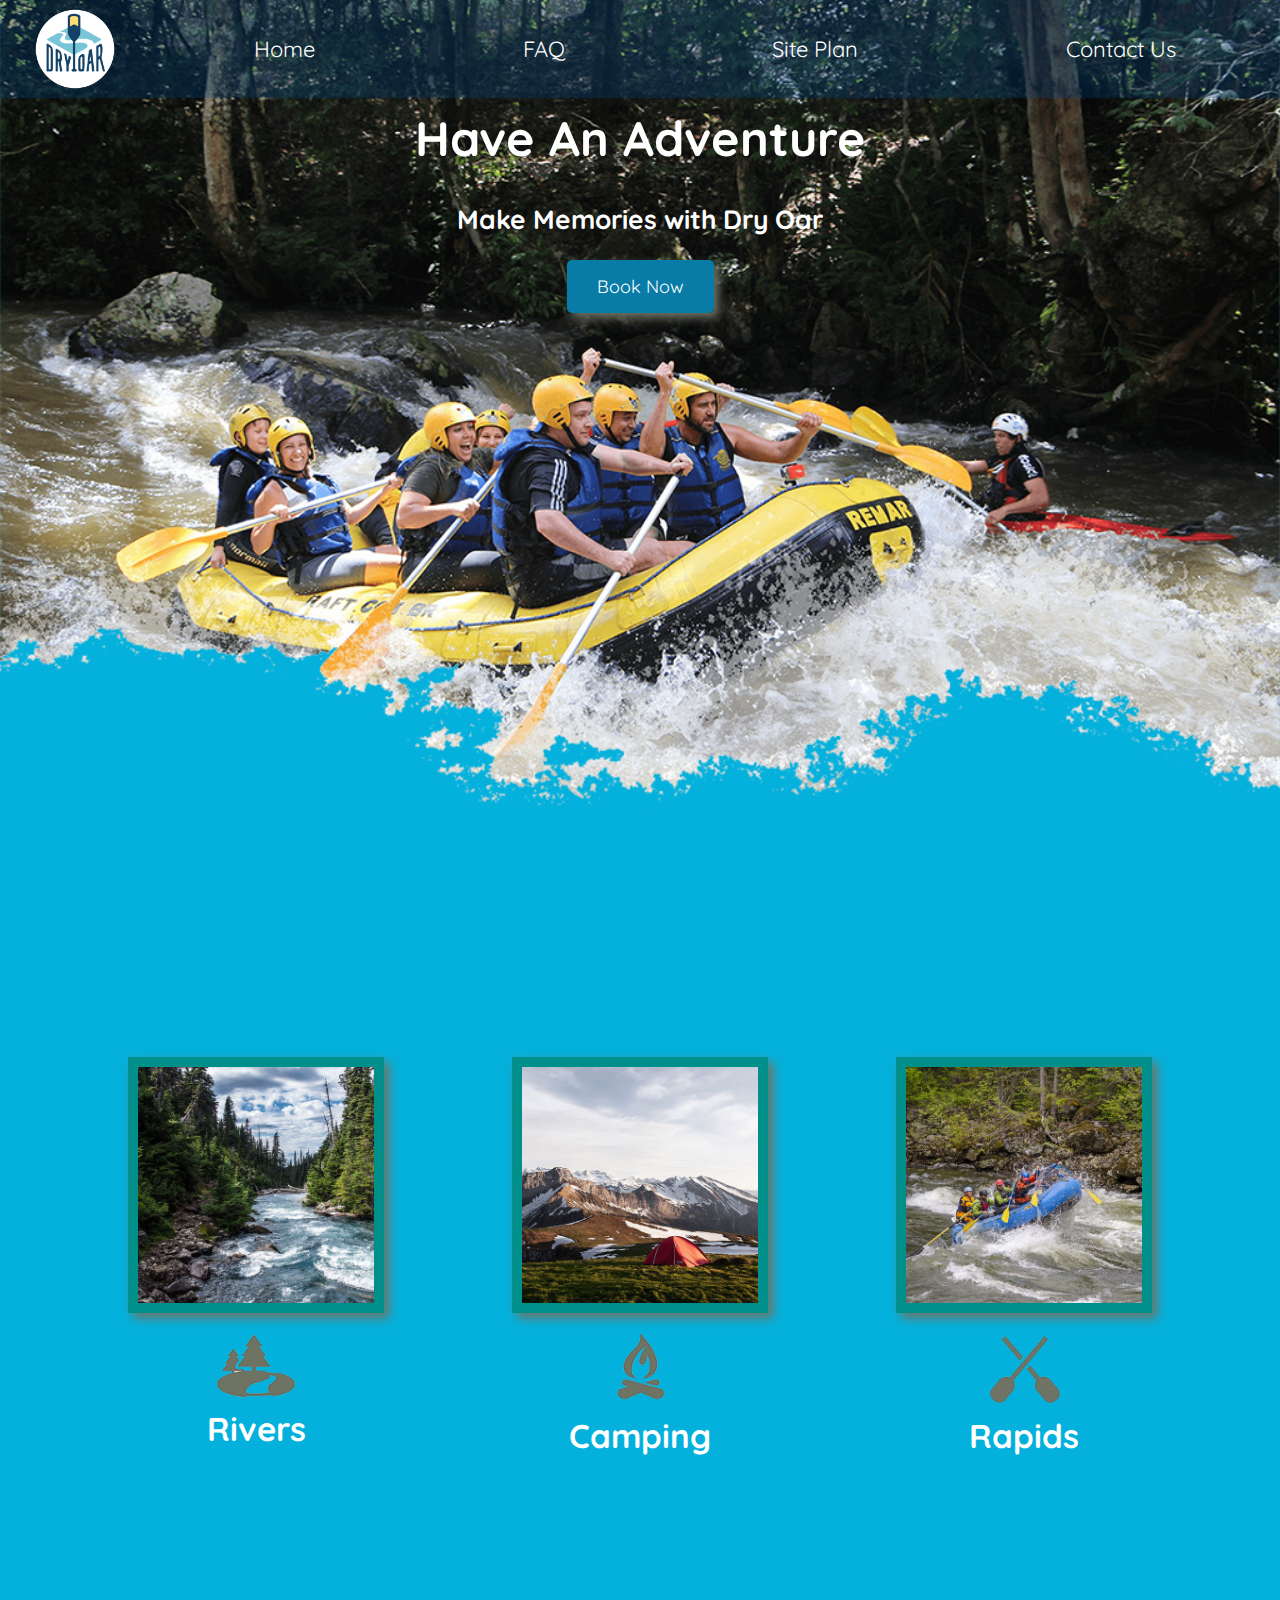
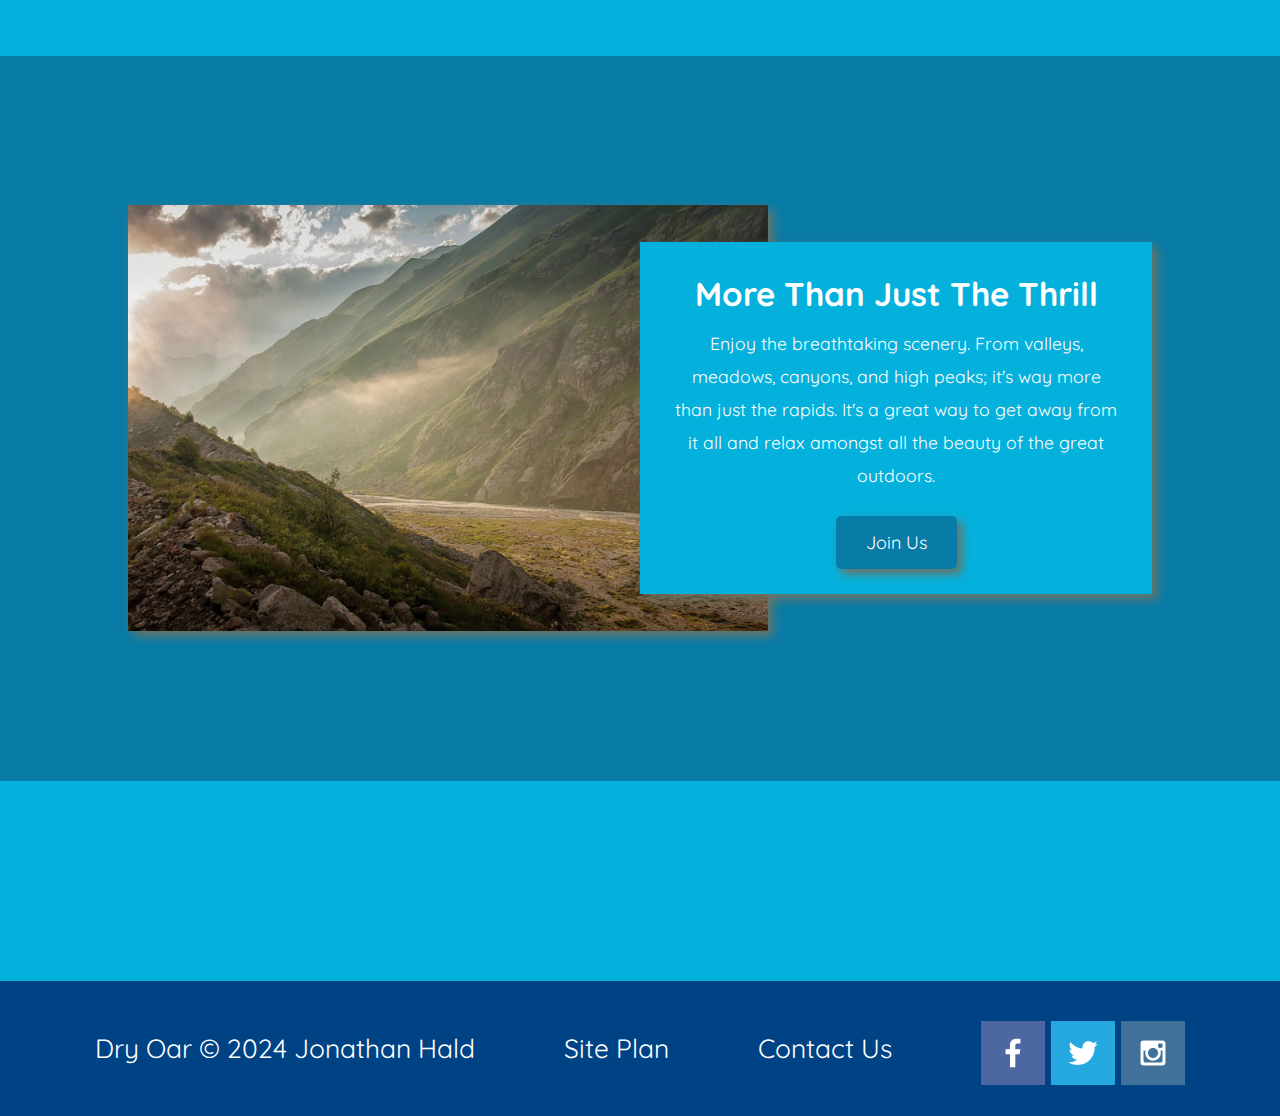
==== commit 16e58a28: "Change date" ====
--- a/wdd130/wwr/index.html
+++ b/wdd130/wwr/index.html
@@ -68,7 +68,7 @@
             </section>
         </main>
         <footer>
-            <p>Dry Oar &copy; 2023 Jonathan Hald</p>
+            <p>Dry Oar &copy; 2024 Jonathan Hald</p>
             <p><a href="site-plan-rafting.html">Site Plan</a></p>
             <p><a href="contactus.html">Contact Us</a></p>
             <div class="social">
